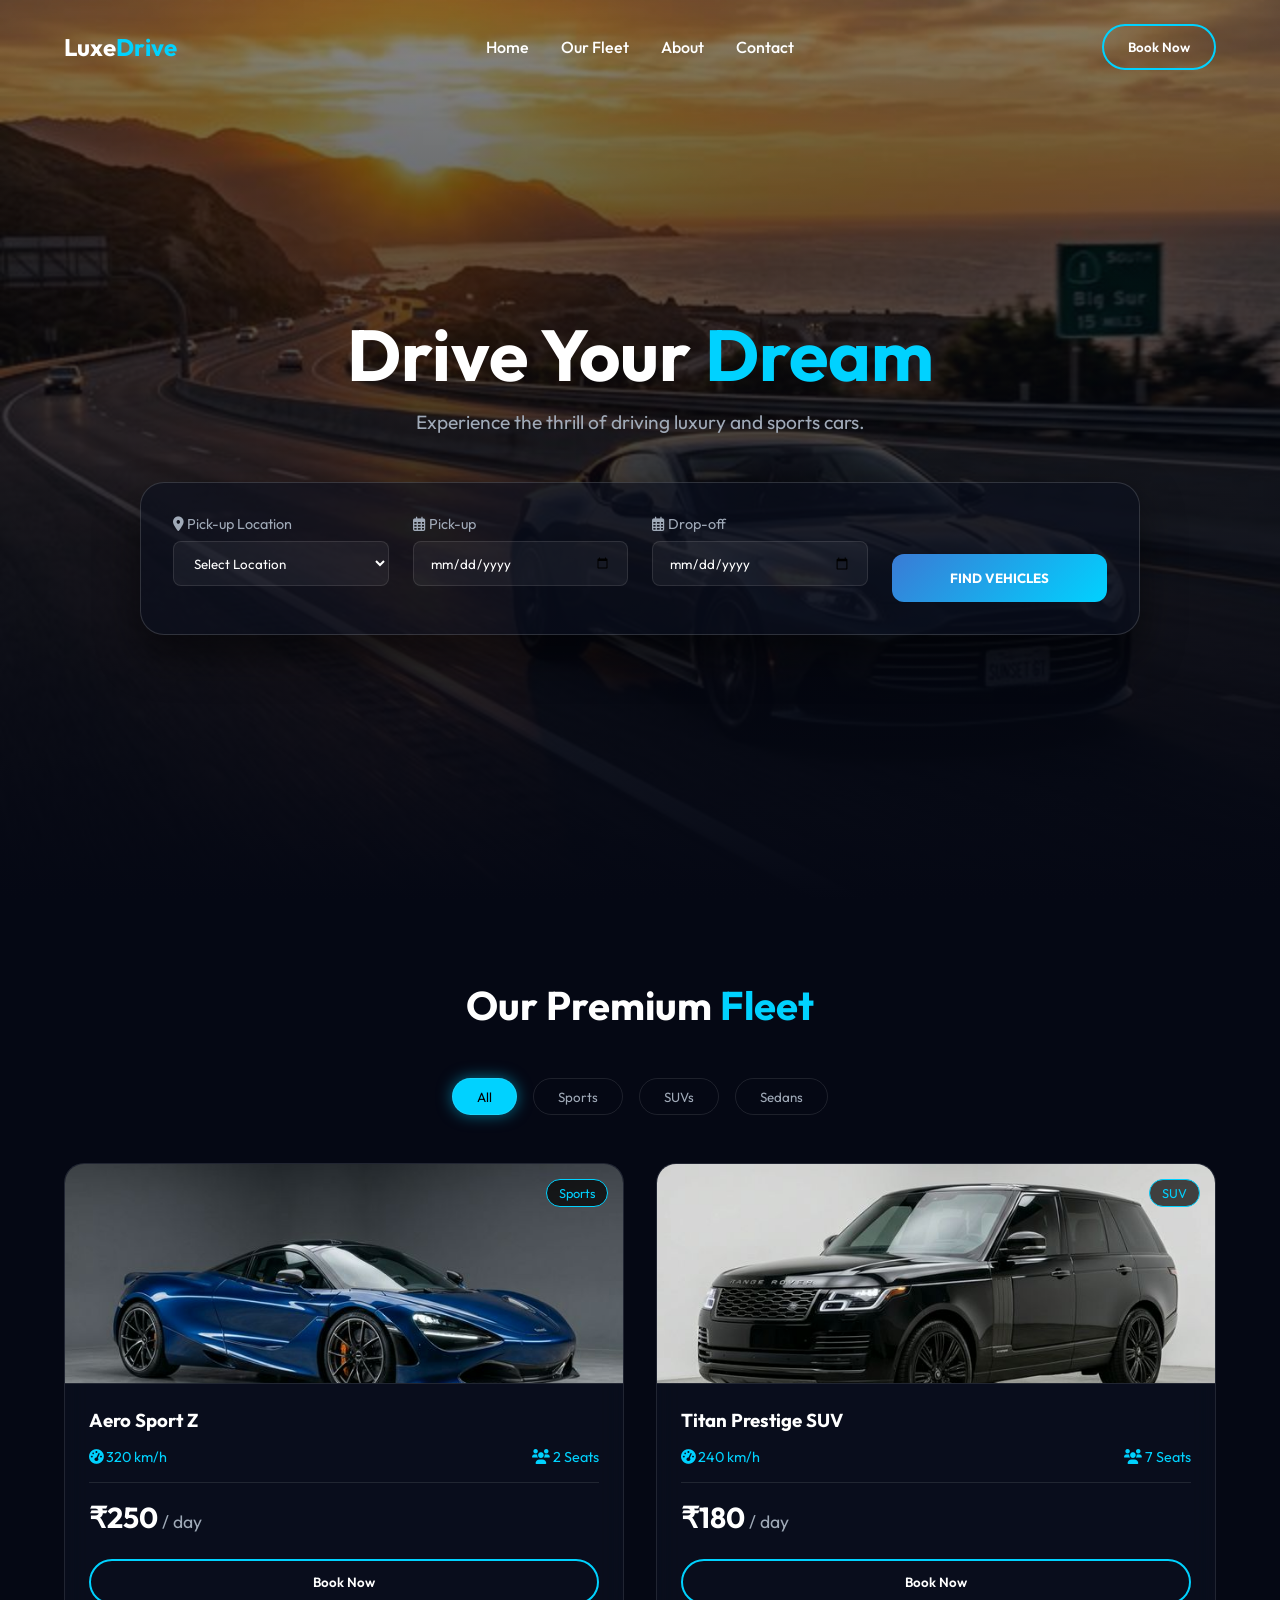
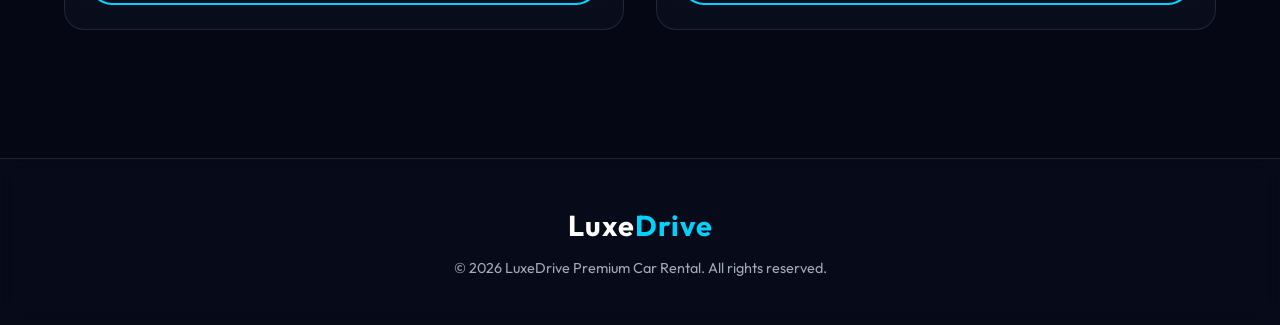
==== index.html @ 1110e02f "upload" ====
<!DOCTYPE html>
<html lang="en">
<head>
    <meta charset="UTF-8">
    <meta name="viewport" content="width=device-width, initial-scale=1.0">
    <title>LuxeDrive | Premium Car Rental</title>
    <link rel="stylesheet" href="style.css">
    <link href="https://fonts.googleapis.com/css2?family=Outfit:wght@300;400;500;600;700&display=swap" rel="stylesheet">
    <link href="https://cdnjs.cloudflare.com/ajax/libs/font-awesome/6.0.0/css/all.min.css" rel="stylesheet">
</head>
<body>
    <nav class="navbar" id="navbar">
        <div class="logo"><h2><a href="index.html" style="color:white; text-decoration:none;">Luxe<span>Drive</span></a></h2></div>
        <ul class="nav-links">
            <li><a href="index.html">Home</a></li>
            <li><a href="index.html#fleet">Our Fleet</a></li>
            <li><a href="about.html">About</a></li>
            <li><a href="contact.html">Contact</a></li>
        </ul>
        <button class="btn-primary" onclick="window.location.href='index.html#fleet'">Book Now</button>
        <div class="menu-toggle" id="mobile-menu"><i class="fas fa-bars"></i></div>
    </nav>
    <div class="mobile-nav" id="mobile-nav">
        <ul>
            <li><a href="index.html" class="mobile-link">Home</a></li>
            <li><a href="index.html#fleet" class="mobile-link">Our Fleet</a></li>
            <li><a href="about.html" class="mobile-link">About</a></li>
            <li><a href="contact.html" class="mobile-link">Contact</a></li>
            <li><button class="btn-primary mobile-link" onclick="window.location.href='index.html#fleet'">Book Now</button></li>
        </ul>
    </div>
    <header class="hero" id="home">
        <div class="hero-bg" style="background-image: url('images/hero_bg_1774338259567.png');"></div>
        <div class="hero-overlay"></div>
        <div class="hero-content fade-in">
            <h1>Drive Your <span>Dream</span></h1>
            <p>Experience the thrill of driving luxury and sports cars.</p>
            <div class="booking-widget slide-up">
                <form id="hero-booking-form" class="glass-form">
                    <div class="form-group">
                        <label><i class="fas fa-map-marker-alt"></i> Pick-up Location</label>
                        <select required id="pickup-location">
                            <option value="">Select Location</option>
                            <option value="airport">International Airport</option>
                        </select>
                    </div>
                    <div class="form-group">
                        <label><i class="far fa-calendar-alt"></i> Pick-up</label>
                        <input type="date" required id="pickup-date">
                    </div>
                    <div class="form-group">
                        <label><i class="far fa-calendar-alt"></i> Drop-off</label>
                        <input type="date" required id="dropoff-date">
                    </div>
                    <button type="submit" class="btn-gradient">Find Vehicles</button>
                </form>
            </div>
        </div>
    </header>
    <section class="fleet-section" id="fleet">
        <div class="section-title fade-in scroll-element">
            <h2>Our Premium <span>Fleet</span></h2>
        </div>
        <div class="filters fade-in scroll-element">
            <button class="filter-btn active" data-filter="all">All</button>
            <button class="filter-btn" data-filter="sports">Sports</button>
            <button class="filter-btn" data-filter="suv">SUVs</button>
            <button class="filter-btn" data-filter="sedan">Sedans</button>
        </div>
        <div class="car-grid" id="car-grid">
            <div class="car-card glass-card scroll-element" data-type="sports" data-price="250">
                <div class="car-image"><img src="images/sports_car_1774338280634.png" alt="Sports Car"><div class="car-badge">Sports</div></div>
                <div class="car-details">
                    <h3>Aero Sport Z</h3>
                    <div class="car-specs"><span><i class="fas fa-tachometer-alt"></i> 320 km/h</span><span><i class="fas fa-users"></i> 2 Seats</span></div>
                    <div class="car-price"><span class="price">₹250</span> / day</div>
                    <button class="btn-primary w-100 book-now-btn" data-car="Aero Sport Z" data-price="250">Book Now</button>
                </div>
            </div>
            <div class="car-card glass-card scroll-element" data-type="suv" data-price="180">
                <div class="car-image"><img src="images/luxury_suv_1774338299934.png" alt="Luxury SUV"><div class="car-badge">SUV</div></div>
                <div class="car-details">
                    <h3>Titan Prestige SUV</h3>
                    <div class="car-specs"><span><i class="fas fa-tachometer-alt"></i> 240 km/h</span><span><i class="fas fa-users"></i> 7 Seats</span></div>
                    <div class="car-price"><span class="price">₹180</span> / day</div>
                    <button class="btn-primary w-100 book-now-btn" data-car="Titan Prestige SUV" data-price="180">Book Now</button>
                </div>
            </div>
        </div>
    </section>

    <footer>
        <div class="footer-content">
            <div class="logo">
                <h2>Luxe<span>Drive</span></h2>
            </div>
            <p>&copy; 2026 LuxeDrive Premium Car Rental. All rights reserved.</p>
        </div>
    </footer>

    <div class="modal" id="booking-modal">
        <div class="modal-content glass-card">
            <span class="close-modal">&times;</span>
            <h2>Book <span id="modal-car-name">Car</span></h2>
            <form id="modal-booking-form">
                <div class="form-group"><label>Full Name</label><input type="text" required id="modal-name" placeholder="Enter your name"></div>
                <div class="form-group"><label>Mobile Number</label><input type="tel" required id="modal-mobile" placeholder="Enter your mobile number"></div>
                <div class="form-group"><label>Pick-up Date</label><input type="date" required id="modal-pickup-date"></div>
                <div class="form-group"><label>Drop-off Date</label><input type="date" required id="modal-dropoff-date"></div>
                <div class="price-calculator">
                    <p>Price per day: ₹<span id="modal-price-per-day">0</span></p>
                    <p>Total Days: <span id="modal-total-days">0</span></p>
                    <hr><h3>Total Cost: ₹<span id="modal-total-cost">0</span></h3>
                </div>
                <button type="submit" class="btn-gradient w-100">Confirm Booking</button>
            </form>
        </div>
    </div>
    <div id="toast" class="toast">Booking Confirmed successfully!</div>
    <script src="script.js"></script>
</body>
</html>
---- style.css ----
:root {
    --bg-color: #050814;
    --text-primary: #ffffff;
    --text-secondary: #a0aab8;
    --accent-color: #00d2ff;
    --accent-hover: #3a7bd5;
    --card-bg: rgba(16, 23, 41, 0.4);
    --glass-border: rgba(255, 255, 255, 0.1);
    --neon-shadow: 0 0 15px rgba(0, 210, 255, 0.5);
    --transition: all 0.3s ease;
}
* { margin: 0; padding: 0; box-sizing: border-box; font-family: 'Outfit', sans-serif; }
body { background-color: var(--bg-color); color: var(--text-primary); overflow-x: hidden; scroll-behavior: smooth; }
h1, h2, h3 { font-weight: 700; }
span { color: var(--accent-color); }
.w-100 { width: 100%; }

.glass-card {
    background: var(--card-bg);
    backdrop-filter: blur(12px);
    border: 1px solid var(--glass-border);
    border-radius: 20px;
}
.glass-form {
    background: rgba(10, 15, 30, 0.6);
    backdrop-filter: blur(16px);
    border: 1px solid rgba(255, 255, 255, 0.15);
    border-radius: 24px;
    padding: 2rem;
    box-shadow: 0 20px 40px rgba(0,0,0,0.5);
}

.btn-primary {
    background: transparent; border: 2px solid var(--accent-color);
    color: var(--text-primary); padding: 0.8rem 1.5rem;
    border-radius: 50px; cursor: pointer; font-weight: 600;
    transition: var(--transition);
}
.btn-primary:hover { background: var(--accent-color); color: #000; box-shadow: var(--neon-shadow); }
.btn-gradient {
    background: linear-gradient(135deg, var(--accent-hover), var(--accent-color));
    border: none; color: #fff; padding: 1rem; border-radius: 12px;
    cursor: pointer; font-weight: 700; transition: var(--transition); text-transform: uppercase;
}
.btn-gradient:hover { box-shadow: 0 10px 20px rgba(0, 210, 255, 0.4); transform: translateY(-2px); }

.navbar {
    position: fixed; top: 0; left: 0; width: 100%; padding: 1.5rem 5%;
    display: flex; justify-content: space-between; align-items: center;
    z-index: 1000; transition: var(--transition);
}
.navbar.scrolled {
    background: rgba(5, 8, 20, 0.9); backdrop-filter: blur(10px);
    padding: 1rem 5%; border-bottom: 1px solid var(--glass-border);
}
.nav-links { list-style: none; display: flex; gap: 2rem; }
.nav-links a {
    color: var(--text-primary); text-decoration: none; font-weight: 500;
}
.nav-links a:hover { color: var(--accent-color); }
.menu-toggle { display: none; font-size: 1.5rem; cursor: pointer; }
.mobile-nav {
    position: fixed; top: 0; right: -100%; width: 100%; height: 100vh;
    background: var(--bg-color); z-index: 999; display: flex;
    justify-content: center; align-items: center; transition: var(--transition);
}
.mobile-nav.active { right: 0; }
.mobile-nav ul { list-style: none; text-align: center; }
.mobile-nav ul li { margin: 2rem 0; }
.mobile-nav ul li a { font-size: 1.5rem; color: var(--text-primary); text-decoration: none; }

.hero {
    height: 100vh; position: relative; display: flex;
    align-items: center; justify-content: center; overflow: hidden;
}
.hero-bg {
    position: absolute; top: 0; left: 0; width: 100%; height: 100%;
    background-size: cover; background-position: center;
    filter: brightness(0.6); z-index: -2;
    animation: slowZoom 20s infinite alternate linear;
}
.hero-overlay {
    position: absolute; top: 0; left: 0; width: 100%; height: 100%;
    background: linear-gradient(to bottom, rgba(5,8,20,0.1), var(--bg-color)); z-index: -1;
}
.hero-content {
    width: 90%; max-width: 1200px; text-align: center; margin-top: 50px;
}
.hero-content h1 { font-size: 4.5rem; line-height: 1.1; margin-bottom: 1rem; }
.hero-content p { font-size: 1.2rem; color: var(--text-secondary); margin-bottom: 3rem; }

#hero-booking-form {
    display: grid; grid-template-columns: repeat(auto-fit, minmax(200px, 1fr));
    gap: 1.5rem; align-items: end; max-width: 1000px; margin: 0 auto;
}
.form-group { display: flex; flex-direction: column; text-align: left; margin-bottom: 1rem; }
.form-group label { font-size: 0.9rem; margin-bottom: 0.5rem; color: var(--text-secondary); }
.form-group select, .form-group input {
    background: rgba(255, 255, 255, 0.05); border: 1px solid rgba(255, 255, 255, 0.1);
    border-radius: 8px; padding: 0.8rem 1rem; color: var(--text-primary); outline: none;
}
.form-group select option { color: #000; }

.section-title { text-align: center; margin-bottom: 3rem; }
.section-title h2 { font-size: 2.5rem; margin-bottom: 0.5rem; }
.fleet-section { padding: 5rem 5%; }
.filters { display: flex; justify-content: center; flex-wrap: wrap; gap: 1rem; margin-bottom: 3rem; }
.filter-btn {
    background: transparent; border: 1px solid var(--glass-border);
    color: var(--text-secondary); padding: 0.6rem 1.5rem; border-radius: 30px;
    cursor: pointer; transition: var(--transition);
}
.filter-btn:hover, .filter-btn.active {
    background: var(--accent-color); color: #000; box-shadow: var(--neon-shadow);
}

.car-grid {
    display: grid; grid-template-columns: repeat(auto-fit, minmax(300px, 1fr)); gap: 2rem;
}
.car-card { transition: var(--transition); overflow: hidden; position: relative; }
.car-card:hover {
    transform: translateY(-10px); box-shadow: 0 15px 35px rgba(0,0,0,0.5), 0 0 10px rgba(0, 210, 255, 0.2);
    border-color: rgba(0, 210, 255, 0.3);
}
.car-image { position: relative; height: 220px; overflow: hidden; border-bottom: 1px solid var(--glass-border); }
.car-image img { width: 100%; height: 100%; object-fit: cover; transition: transform 0.5s ease; }
.car-card:hover .car-image img { transform: scale(1.1); }
.car-badge {
    position: absolute; top: 15px; right: 15px; background: rgba(0, 0, 0, 0.7);
    color: var(--accent-color); padding: 5px 12px; border-radius: 20px; font-size: 0.8rem;
    border: 1px solid var(--accent-color);
}
.car-details { padding: 1.5rem; }
.car-specs {
    display: flex; justify-content: space-between; margin: 1rem 0; padding-bottom: 1rem;
    border-bottom: 1px solid var(--glass-border); color: var(--text-secondary); font-size: 0.9rem;
}
.car-price { font-size: 1.1rem; color: var(--text-secondary); margin-bottom: 1.5rem; }
.car-price .price { font-size: 1.8rem; color: var(--text-primary); font-weight: 700; }

.modal {
    display: none; position: fixed; top: 0; left: 0; width: 100%; height: 100%;
    background: rgba(0, 0, 0, 0.8); backdrop-filter: blur(5px); z-index: 2000;
    justify-content: center; align-items: center; opacity: 0; transition: opacity 0.3s ease;
}
.modal.show { opacity: 1; }
.modal-content {
    width: 90%; max-width: 500px; padding: 2.5rem; position: relative;
    transform: translateY(-50px); transition: transform 0.3s ease;
}
.modal.show .modal-content { transform: translateY(0); }
.close-modal { position: absolute; top: 15px; right: 20px; font-size: 2rem; cursor: pointer; color: var(--text-secondary); }

.price-calculator { background: rgba(0,0,0,0.3); padding: 1.5rem; border-radius: 12px; margin: 1.5rem 0; }
.price-calculator p { display: flex; justify-content: space-between; margin-bottom: 0.5rem; color: var(--text-secondary); }
.price-calculator hr { border: none; border-top: 1px solid var(--glass-border); margin: 1rem 0; }
.price-calculator h3 { display: flex; justify-content: space-between; color: var(--accent-color); }

.toast {
    visibility: hidden; min-width: 250px; background-color: #28a745; color: #fff; text-align: center;
    border-radius: 8px; padding: 16px; position: fixed; z-index: 3000; bottom: 30px; right: 30px;
    box-shadow: 0 10px 20px rgba(0,0,0,0.3); transform: translateY(100px); transition: all 0.5s ease;
}
.toast.show { visibility: visible; transform: translateY(0); }

.fade-in { opacity: 0; animation: fadeIn 1s ease forwards; }
.slide-up { opacity: 0; transform: translateY(30px); animation: slideUp 1s ease 0.5s forwards; }
@keyframes fadeIn { to { opacity: 1; } }
@keyframes slideUp { to { opacity: 1; transform: translateY(0); } }
@keyframes slowZoom { from { transform: scale(1); } to { transform: scale(1.1); } }

.scroll-element { opacity: 0; transform: translateY(40px); transition: all 0.6s ease-out; }
.scroll-element.scrolled { opacity: 1; transform: translateY(0); }

footer {
    text-align: center;
    padding: 3rem 5%;
    background: rgba(10, 15, 30, 0.4);
    backdrop-filter: blur(10px);
    border-top: 1px solid var(--glass-border);
    margin-top: 3rem;
}
footer .logo h2 { font-size: 1.8rem; letter-spacing: 1px; }
footer p {
    margin-top: 1rem; color: var(--text-secondary); font-size: 0.9rem;
}

@media (max-width: 768px) {
    .nav-links, .navbar .btn-primary { display: none; }
    .menu-toggle { display: block; }
    .hero-content h1 { font-size: 3rem; }
}
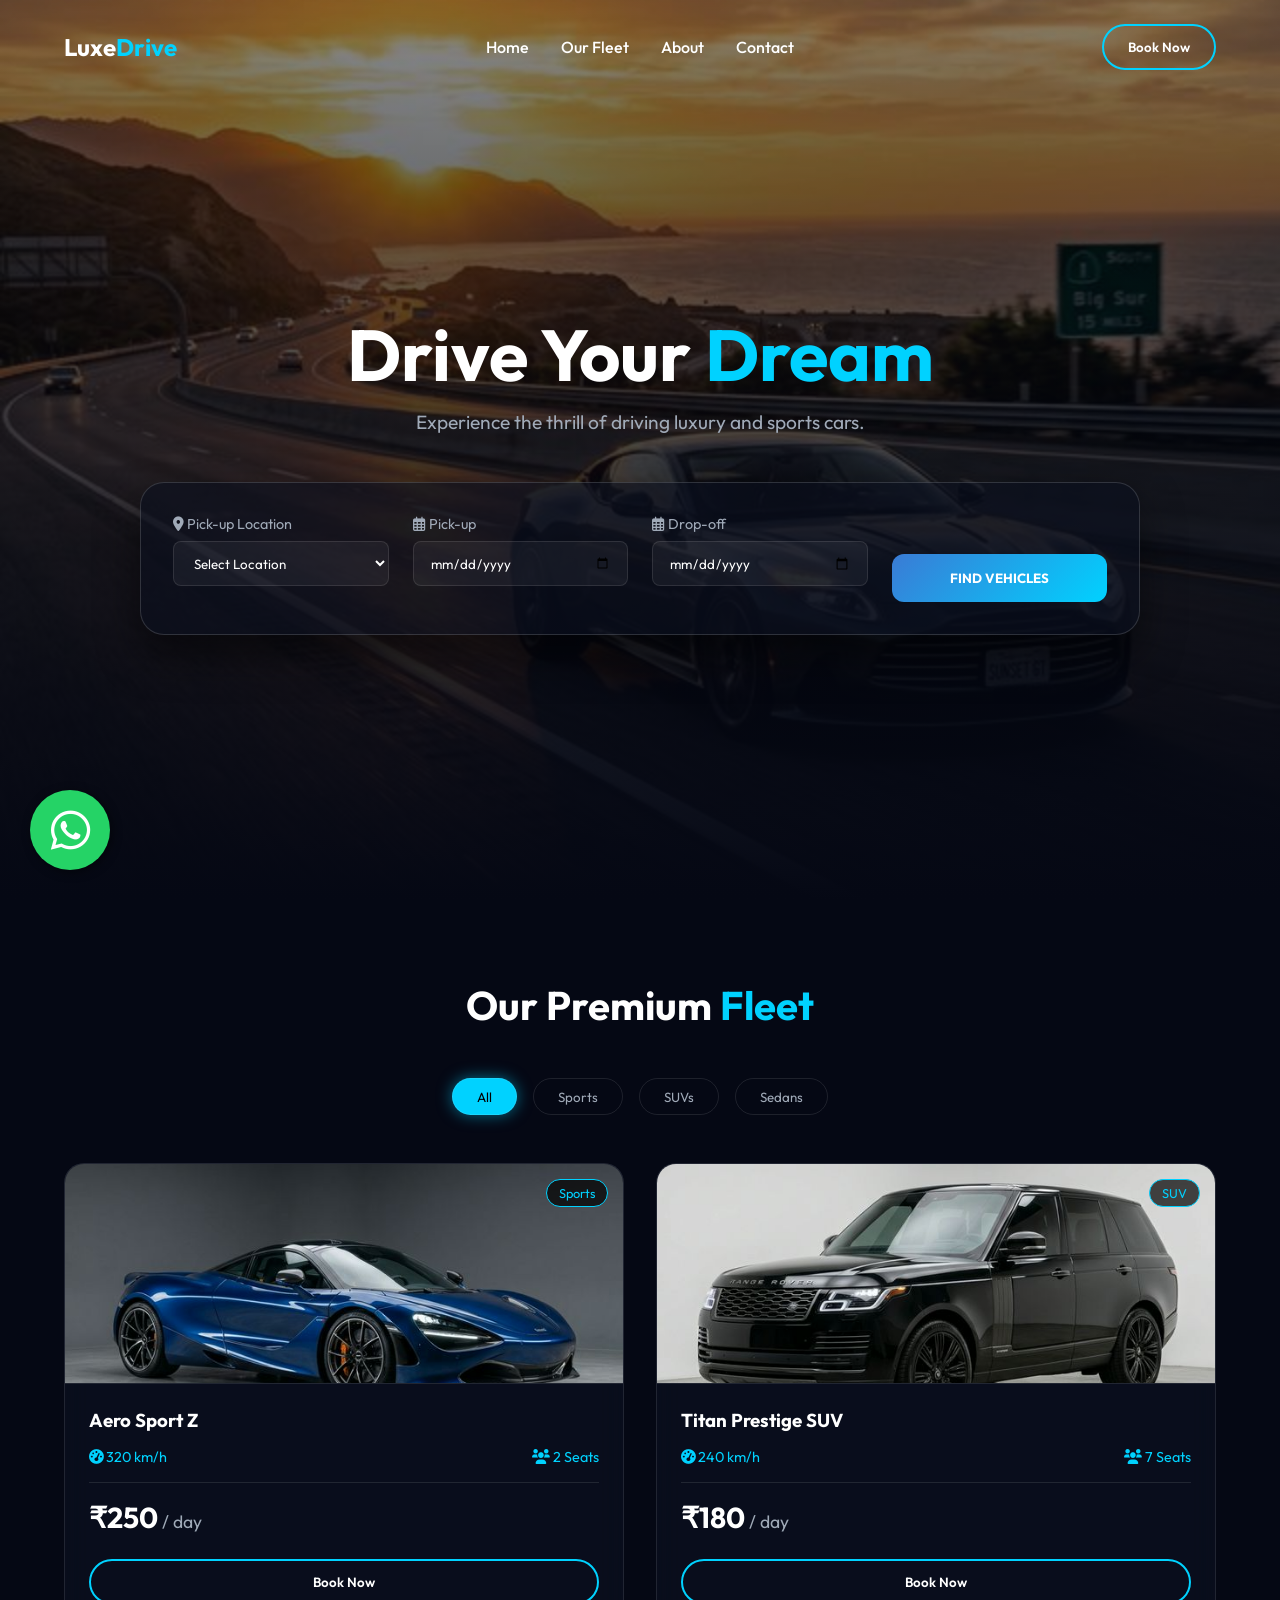
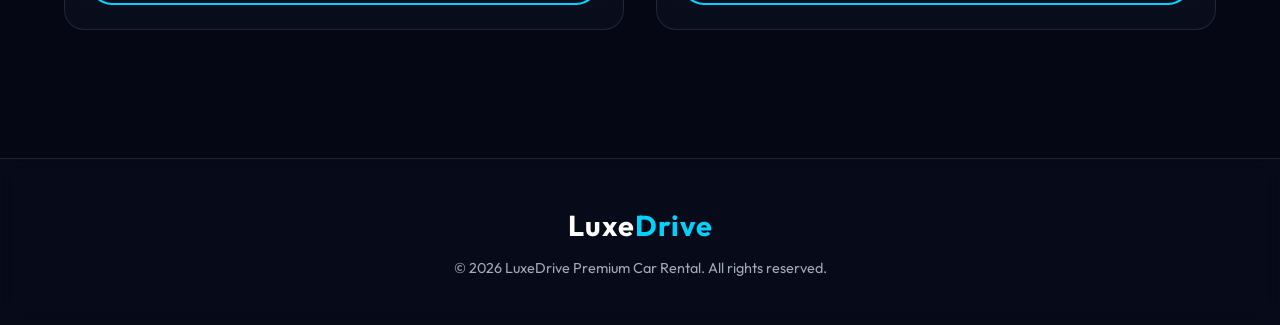
==== commit 2567762f: "hello" ====
--- a/index.html
+++ b/index.html
@@ -104,7 +104,9 @@
             <h2>Book <span id="modal-car-name">Car</span></h2>
             <form id="modal-booking-form">
                 <div class="form-group"><label>Full Name</label><input type="text" required id="modal-name" placeholder="Enter your name"></div>
+                <div class="form-group"><label>Email Address</label><input type="email" required id="modal-email" placeholder="Enter your email address"></div>
                 <div class="form-group"><label>Mobile Number</label><input type="tel" required id="modal-mobile" placeholder="Enter your mobile number"></div>
+                <div class="form-group"><label>Message / Special Request</label><textarea id="modal-message" placeholder="Any special requests or details?" style="background: rgba(255, 255, 255, 0.05); border: 1px solid rgba(255, 255, 255, 0.1); border-radius: 8px; padding: 0.8rem 1rem; color: var(--text-primary); outline: none; font-family: 'Outfit', sans-serif; resize: vertical; min-height: 80px;"></textarea></div>
                 <div class="form-group"><label>Pick-up Date</label><input type="date" required id="modal-pickup-date"></div>
                 <div class="form-group"><label>Drop-off Date</label><input type="date" required id="modal-dropoff-date"></div>
                 <div class="price-calculator">
@@ -117,6 +119,12 @@
         </div>
     </div>
     <div id="toast" class="toast">Booking Confirmed successfully!</div>
+    
+    <!-- WhatsApp Floating Icon -->
+    <a href="https://wa.me/1800555LUXE" class="whatsapp-float" target="_blank" rel="noopener noreferrer">
+        <i class="fab fa-whatsapp"></i>
+    </a>
+    
     <script src="script.js"></script>
 </body>
 </html>
--- a/style.css
+++ b/style.css
@@ -185,6 +185,32 @@
     margin-top: 1rem; color: var(--text-secondary); font-size: 0.9rem;
 }
 
+/* WhatsApp Float */
+.whatsapp-float {
+    position: fixed;
+    width: 80px;
+    height: 80px;
+    bottom: 30px;
+    left: 30px;
+    background-color: #25d366;
+    color: #FFF;
+    border-radius: 50px;
+    text-align: center;
+    font-size: 45px;
+    box-shadow: 2px 2px 10px rgba(0,0,0,0.5);
+    z-index: 100;
+    display: flex;
+    justify-content: center;
+    align-items: center;
+    text-decoration: none;
+    transition: all 0.3s ease;
+}
+.whatsapp-float:hover {
+    transform: scale(1.1);
+    box-shadow: 0 5px 15px rgba(37, 211, 102, 0.4);
+    color: #FFF;
+}
+
 @media (max-width: 768px) {
     .nav-links, .navbar .btn-primary { display: none; }
     .menu-toggle { display: block; }
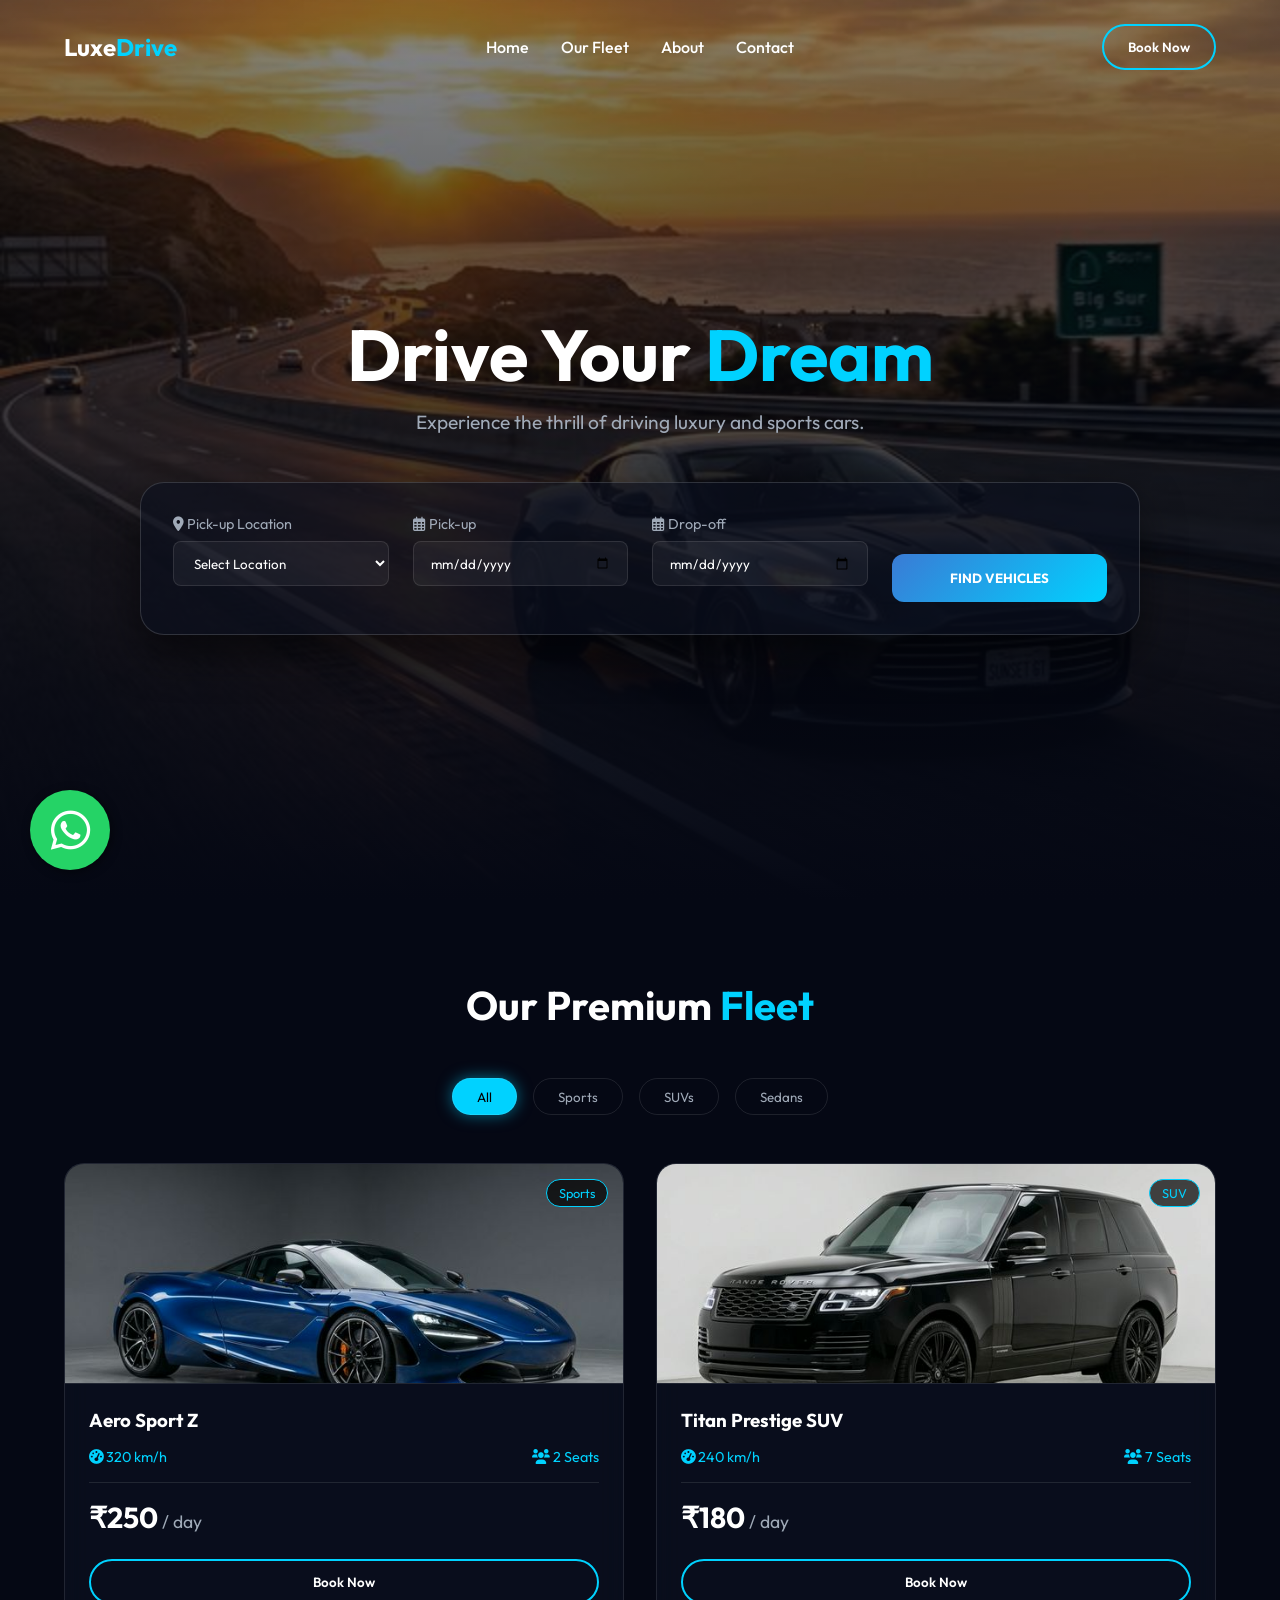
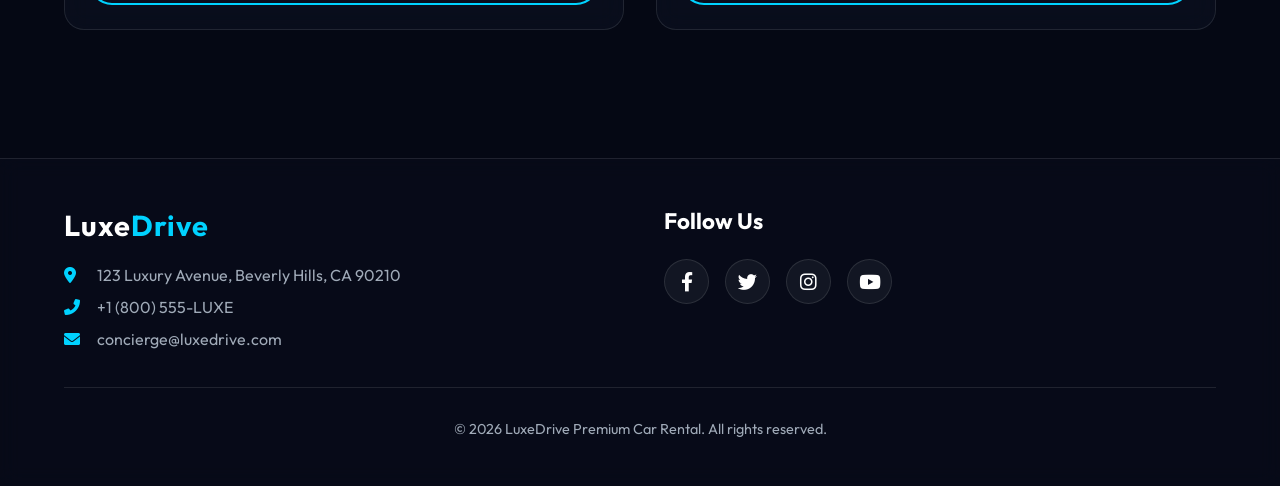
==== commit 8b9aace7: "Hello" ====
--- a/index.html
+++ b/index.html
@@ -91,10 +91,30 @@
 
     <footer>
         <div class="footer-content">
-            <div class="logo">
-                <h2>Luxe<span>Drive</span></h2>
+            <div class="footer-grid">
+                <div class="footer-info">
+                    <div class="logo">
+                        <h2>Luxe<span>Drive</span></h2>
+                    </div>
+                    <p class="footer-address">
+                        <i class="fas fa-map-marker-alt"></i> 123 Luxury Avenue, Beverly Hills, CA 90210<br>
+                        <i class="fas fa-phone-alt"></i> +1 (800) 555-LUXE<br>
+                        <i class="fas fa-envelope"></i> concierge@luxedrive.com
+                    </p>
+                </div>
+                <div class="footer-social">
+                    <h3>Follow Us</h3>
+                    <div class="social-icons">
+                        <a href="#"><i class="fab fa-facebook-f"></i></a>
+                        <a href="#"><i class="fab fa-twitter"></i></a>
+                        <a href="#"><i class="fab fa-instagram"></i></a>
+                        <a href="#"><i class="fab fa-youtube"></i></a>
+                    </div>
+                </div>
             </div>
-            <p>&copy; 2026 LuxeDrive Premium Car Rental. All rights reserved.</p>
+            <div class="footer-bottom">
+                <p>&copy; 2026 LuxeDrive Premium Car Rental. All rights reserved.</p>
+            </div>
         </div>
     </footer>
 
--- a/style.css
+++ b/style.css
@@ -180,9 +180,35 @@
     border-top: 1px solid var(--glass-border);
     margin-top: 3rem;
 }
-footer .logo h2 { font-size: 1.8rem; letter-spacing: 1px; }
-footer p {
-    margin-top: 1rem; color: var(--text-secondary); font-size: 0.9rem;
+.footer-grid {
+    display: grid;
+    grid-template-columns: repeat(auto-fit, minmax(280px, 1fr));
+    gap: 3rem;
+    text-align: left;
+    margin-bottom: 2rem;
+    max-width: 1200px;
+    margin-left: auto;
+    margin-right: auto;
+}
+.footer-info .logo h2 { font-size: 1.8rem; letter-spacing: 1px; margin-bottom: 1rem; }
+.footer-address { line-height: 2; color: var(--text-secondary); }
+.footer-address i { color: var(--accent-color); margin-right: 10px; width: 20px;}
+.footer-social h3 { margin-bottom: 1.5rem; font-size: 1.4rem; }
+.social-icons { display: flex; gap: 1rem; }
+.social-icons a {
+    display: flex; justify-content: center; align-items: center;
+    width: 45px; height: 45px; border-radius: 50%;
+    background: rgba(255, 255, 255, 0.05); color: var(--text-primary);
+    text-decoration: none; font-size: 1.2rem; transition: var(--transition);
+    border: 1px solid var(--glass-border);
+}
+.social-icons a:hover {
+    background: var(--accent-color); color: #000;
+    transform: translateY(-5px); box-shadow: var(--neon-shadow);
+}
+.footer-bottom {
+    padding-top: 2rem; border-top: 1px solid var(--glass-border);
+    color: var(--text-secondary); font-size: 0.9rem;
 }
 
 /* WhatsApp Float */
